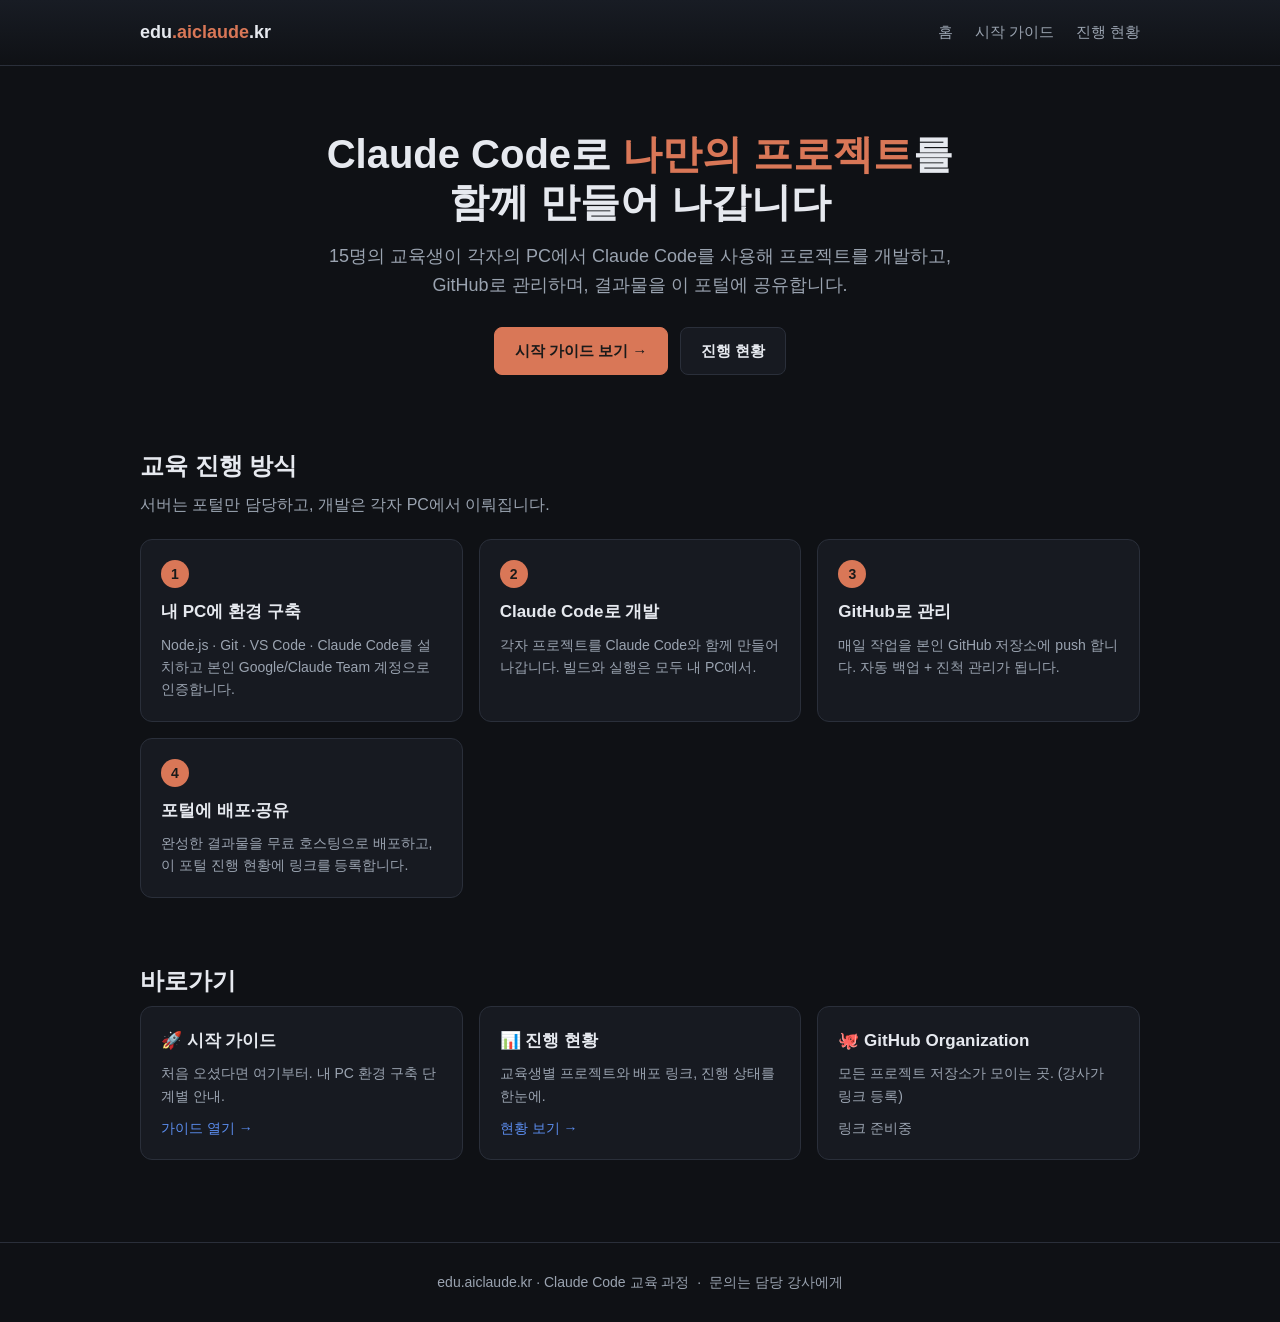
==== portal/index.html @ a7a28240 "edu.aiclaude.kr 교육 포털 및 운영 가이드 추가 - portal/: 정적 교육 포털 (메인/시작가이드/진행현황) - docs/: 서버셋업·학생온보딩·GitHub·배포 " ====
<!DOCTYPE html>
<html lang="ko">
<head>
  <meta charset="UTF-8" />
  <meta name="viewport" content="width=device-width, initial-scale=1.0" />
  <title>edu.aiclaude.kr · Claude Code 교육 포털</title>
  <link rel="stylesheet" href="assets/style.css" />
</head>
<body>
  <header class="site">
    <div class="wrap">
      <nav class="nav">
        <span class="brand">edu<span>.aiclaude</span>.kr</span>
        <span class="spacer"></span>
        <a class="link" href="index.html">홈</a>
        <a class="link" href="onboarding.html">시작 가이드</a>
        <a class="link" href="progress.html">진행 현황</a>
      </nav>
    </div>
  </header>

  <div class="wrap">
    <section class="hero">
      <h1>Claude Code로 <span>나만의 프로젝트</span>를<br />함께 만들어 나갑니다</h1>
      <p>15명의 교육생이 각자의 PC에서 Claude Code를 사용해 프로젝트를 개발하고,
         GitHub로 관리하며, 결과물을 이 포털에 공유합니다.</p>
      <div class="cta">
        <a class="btn primary" href="onboarding.html">시작 가이드 보기 →</a>
        <a class="btn ghost" href="progress.html">진행 현황</a>
      </div>
    </section>

    <section>
      <h2 class="section-title">교육 진행 방식</h2>
      <p class="section-sub">서버는 포털만 담당하고, 개발은 각자 PC에서 이뤄집니다.</p>
      <div class="grid">
        <div class="card">
          <div class="step-no">1</div>
          <h3>내 PC에 환경 구축</h3>
          <p>Node.js · Git · VS Code · Claude Code를 설치하고 본인 Google/Claude Team 계정으로 인증합니다.</p>
        </div>
        <div class="card">
          <div class="step-no">2</div>
          <h3>Claude Code로 개발</h3>
          <p>각자 프로젝트를 Claude Code와 함께 만들어 나갑니다. 빌드와 실행은 모두 내 PC에서.</p>
        </div>
        <div class="card">
          <div class="step-no">3</div>
          <h3>GitHub로 관리</h3>
          <p>매일 작업을 본인 GitHub 저장소에 push 합니다. 자동 백업 + 진척 관리가 됩니다.</p>
        </div>
        <div class="card">
          <div class="step-no">4</div>
          <h3>포털에 배포·공유</h3>
          <p>완성한 결과물을 무료 호스팅으로 배포하고, 이 포털 진행 현황에 링크를 등록합니다.</p>
        </div>
      </div>
    </section>

    <section>
      <h2 class="section-title">바로가기</h2>
      <div class="grid">
        <div class="card">
          <h3>🚀 시작 가이드</h3>
          <p>처음 오셨다면 여기부터. 내 PC 환경 구축 단계별 안내.</p>
          <p style="margin-top:10px"><a href="onboarding.html">가이드 열기 →</a></p>
        </div>
        <div class="card">
          <h3>📊 진행 현황</h3>
          <p>교육생별 프로젝트와 배포 링크, 진행 상태를 한눈에.</p>
          <p style="margin-top:10px"><a href="progress.html">현황 보기 →</a></p>
        </div>
        <div class="card">
          <h3>🐙 GitHub Organization</h3>
          <p>모든 프로젝트 저장소가 모이는 곳. (강사가 링크 등록)</p>
          <p style="margin-top:10px"><a href="#" onclick="return false" style="color:var(--muted)">링크 준비중</a></p>
        </div>
      </div>
    </section>
  </div>

  <footer class="site">
    <div class="wrap">
      edu.aiclaude.kr · Claude Code 교육 과정 &nbsp;·&nbsp; 문의는 담당 강사에게
    </div>
  </footer>
</body>
</html>
---- portal/assets/style.css ----
:root {
  --bg: #0f1115;
  --panel: #171a21;
  --panel-2: #1e222b;
  --text: #e6e9ef;
  --muted: #9aa3b0;
  --accent: #d97757;
  --accent-2: #5b8def;
  --border: #2a2f3a;
  --ok: #4caf7d;
  --warn: #e0b341;
}

* { box-sizing: border-box; margin: 0; padding: 0; }

body {
  font-family: -apple-system, BlinkMacSystemFont, "Segoe UI", "Noto Sans KR", Roboto, sans-serif;
  background: var(--bg);
  color: var(--text);
  line-height: 1.6;
  -webkit-font-smoothing: antialiased;
}

a { color: var(--accent-2); text-decoration: none; }
a:hover { text-decoration: underline; }

header.site {
  background: linear-gradient(180deg, #181c24, #0f1115);
  border-bottom: 1px solid var(--border);
  padding: 18px 0;
  position: sticky;
  top: 0;
  z-index: 10;
  backdrop-filter: blur(6px);
}

.wrap { max-width: 1040px; margin: 0 auto; padding: 0 20px; }

.nav {
  display: flex;
  align-items: center;
  gap: 22px;
}
.brand { font-weight: 700; font-size: 18px; color: var(--text); }
.brand span { color: var(--accent); }
.nav a.link { color: var(--muted); font-size: 15px; }
.nav a.link:hover { color: var(--text); text-decoration: none; }
.nav .spacer { flex: 1; }

.hero {
  padding: 64px 0 40px;
  text-align: center;
}
.hero h1 { font-size: 40px; line-height: 1.2; margin-bottom: 16px; }
.hero h1 span { color: var(--accent); }
.hero p { color: var(--muted); font-size: 18px; max-width: 640px; margin: 0 auto; }
.hero .cta { margin-top: 28px; display: flex; gap: 12px; justify-content: center; flex-wrap: wrap; }

.btn {
  display: inline-block;
  padding: 11px 20px;
  border-radius: 8px;
  font-weight: 600;
  font-size: 15px;
  border: 1px solid var(--border);
}
.btn.primary { background: var(--accent); color: #1a1a1a; border-color: var(--accent); }
.btn.primary:hover { filter: brightness(1.05); text-decoration: none; }
.btn.ghost { background: var(--panel); color: var(--text); }
.btn.ghost:hover { background: var(--panel-2); text-decoration: none; }

section { padding: 32px 0; }
h2.section-title { font-size: 24px; margin-bottom: 6px; }
.section-sub { color: var(--muted); margin-bottom: 22px; }

.grid {
  display: grid;
  grid-template-columns: repeat(auto-fill, minmax(240px, 1fr));
  gap: 16px;
}
.card {
  background: var(--panel);
  border: 1px solid var(--border);
  border-radius: 12px;
  padding: 20px;
}
.card h3 { font-size: 17px; margin-bottom: 8px; }
.card p { color: var(--muted); font-size: 14px; }
.card .step-no {
  display: inline-flex; align-items: center; justify-content: center;
  width: 28px; height: 28px; border-radius: 50%;
  background: var(--accent); color: #1a1a1a; font-weight: 700; font-size: 14px;
  margin-bottom: 10px;
}

table.board {
  width: 100%;
  border-collapse: collapse;
  background: var(--panel);
  border: 1px solid var(--border);
  border-radius: 12px;
  overflow: hidden;
}
table.board th, table.board td {
  text-align: left;
  padding: 12px 14px;
  border-bottom: 1px solid var(--border);
  font-size: 14px;
}
table.board th { background: var(--panel-2); color: var(--muted); font-weight: 600; }
table.board tr:last-child td { border-bottom: none; }

.badge {
  display: inline-block; padding: 3px 10px; border-radius: 999px;
  font-size: 12px; font-weight: 600;
}
.badge.ok { background: rgba(76,175,125,.15); color: var(--ok); }
.badge.prog { background: rgba(224,179,65,.15); color: var(--warn); }
.badge.todo { background: rgba(154,163,176,.15); color: var(--muted); }

code, pre {
  font-family: "SFMono-Regular", Consolas, "Liberation Mono", Menlo, monospace;
}
pre {
  background: #0b0d11;
  border: 1px solid var(--border);
  border-radius: 10px;
  padding: 16px;
  overflow-x: auto;
  font-size: 13.5px;
  margin: 14px 0;
}
code.inline { background: var(--panel-2); padding: 2px 6px; border-radius: 5px; font-size: 13px; }

.doc { max-width: 800px; }
.doc h1 { font-size: 30px; margin: 12px 0 8px; }
.doc h2 { font-size: 22px; margin: 30px 0 10px; border-bottom: 1px solid var(--border); padding-bottom: 6px; }
.doc h3 { font-size: 17px; margin: 22px 0 8px; }
.doc p, .doc li { color: #cfd5df; }
.doc ul, .doc ol { margin: 10px 0 10px 22px; }
.doc li { margin: 4px 0; }
.callout {
  background: rgba(91,141,239,.08);
  border-left: 3px solid var(--accent-2);
  padding: 12px 16px; border-radius: 0 8px 8px 0; margin: 16px 0;
}
.callout.warn { background: rgba(224,179,65,.08); border-left-color: var(--warn); }

footer.site {
  border-top: 1px solid var(--border);
  padding: 28px 0;
  margin-top: 50px;
  color: var(--muted);
  font-size: 14px;
  text-align: center;
}

@media (max-width: 600px) {
  .hero h1 { font-size: 30px; }
  .nav { gap: 14px; flex-wrap: wrap; }
}
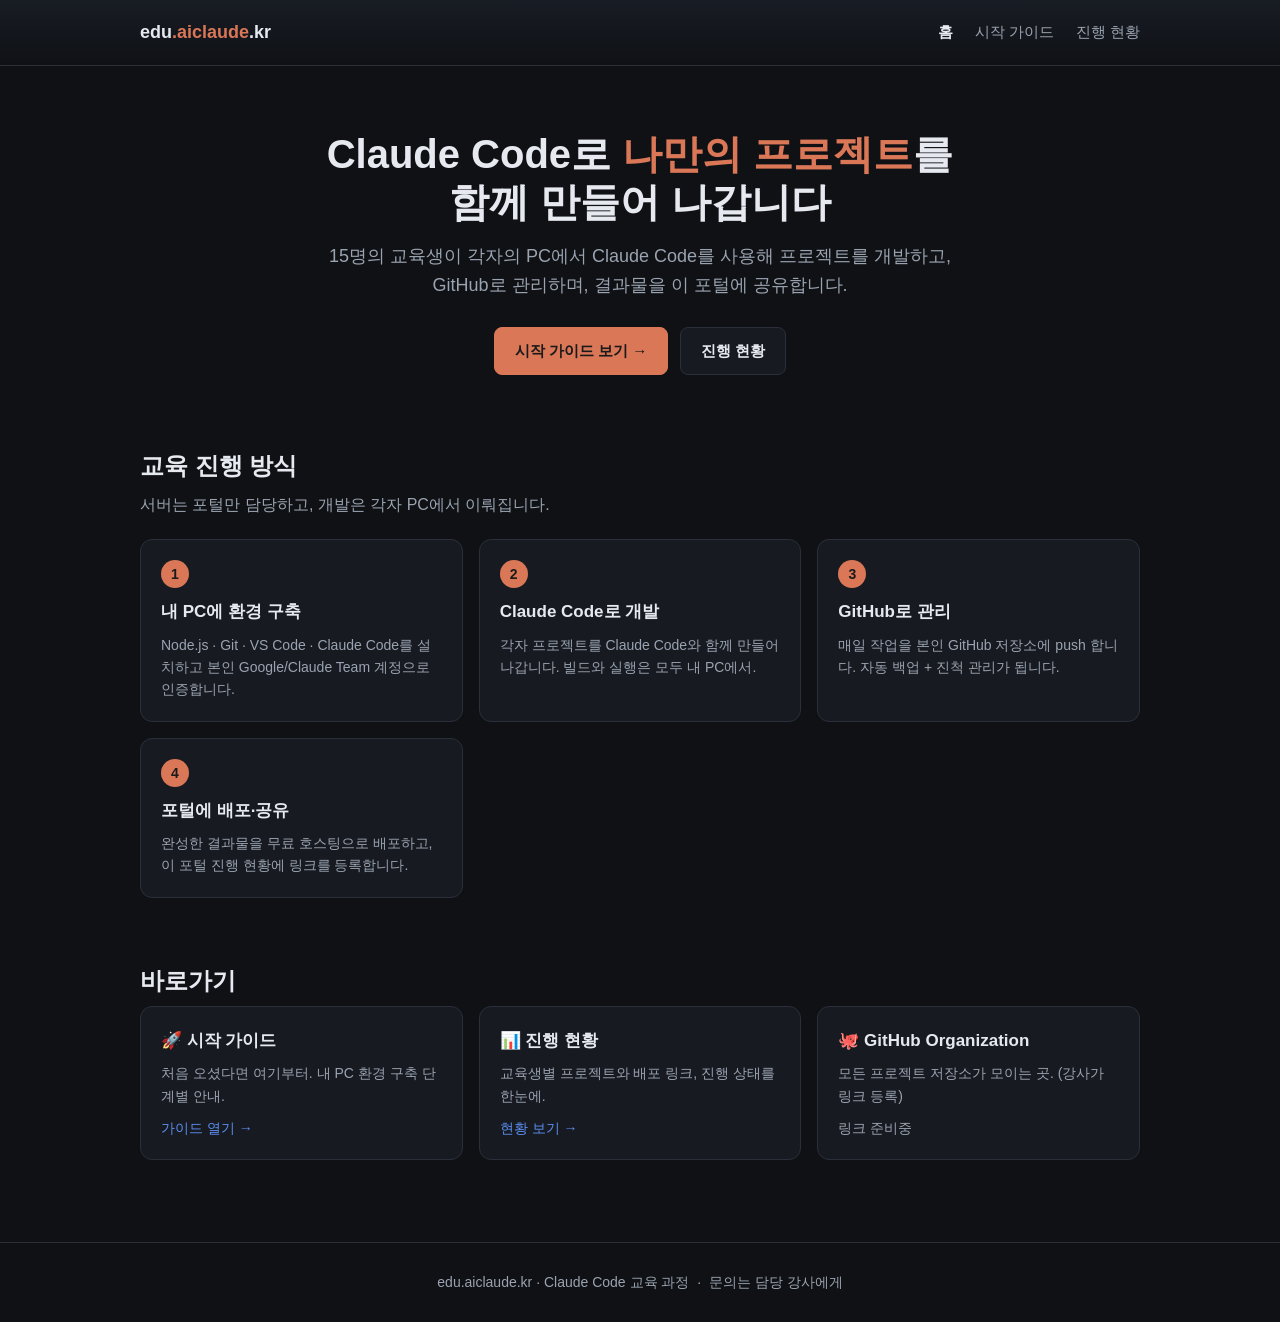
==== commit bc14bbcb: "포털 개선: 진행현황 데이터기반 전환·요약통계·검색필터, 파비콘/메타, 코드 복사버튼, 현재메뉴 강조 - progress.html: 학생 배열만 수정하면 표/통계 자동 갱신, 완료" ====
--- a/portal/index.html
+++ b/portal/index.html
@@ -3,7 +3,12 @@
 <head>
   <meta charset="UTF-8" />
   <meta name="viewport" content="width=device-width, initial-scale=1.0" />
+  <meta name="description" content="Claude Code 교육 포털 — 15명의 교육생이 각자 PC에서 프로젝트를 개발하고 GitHub로 관리하며 결과물을 공유합니다." />
+  <meta property="og:title" content="edu.aiclaude.kr · Claude Code 교육 포털" />
+  <meta property="og:description" content="Claude Code로 나만의 프로젝트를 함께 만들어 나갑니다." />
+  <meta property="og:type" content="website" />
   <title>edu.aiclaude.kr · Claude Code 교육 포털</title>
+  <link rel="icon" href="assets/favicon.svg" type="image/svg+xml" />
   <link rel="stylesheet" href="assets/style.css" />
 </head>
 <body>
@@ -12,7 +17,7 @@
       <nav class="nav">
         <span class="brand">edu<span>.aiclaude</span>.kr</span>
         <span class="spacer"></span>
-        <a class="link" href="index.html">홈</a>
+        <a class="link active" href="index.html">홈</a>
         <a class="link" href="onboarding.html">시작 가이드</a>
         <a class="link" href="progress.html">진행 현황</a>
       </nav>
--- a/portal/assets/style.css
+++ b/portal/assets/style.css
@@ -45,6 +45,7 @@
 .brand span { color: var(--accent); }
 .nav a.link { color: var(--muted); font-size: 15px; }
 .nav a.link:hover { color: var(--text); text-decoration: none; }
+.nav a.link.active { color: var(--text); font-weight: 600; }
 .nav .spacer { flex: 1; }
 
 .hero {
@@ -155,6 +156,65 @@
   text-align: center;
 }
 
+/* ── 진행 현황: 요약 통계 ── */
+.stats {
+  display: grid;
+  grid-template-columns: repeat(4, 1fr) 1.6fr;
+  gap: 12px;
+  margin: 4px 0 22px;
+}
+.stat {
+  background: var(--panel);
+  border: 1px solid var(--border);
+  border-radius: 12px;
+  padding: 16px;
+  text-align: center;
+}
+.stat.wide { text-align: left; display: flex; flex-direction: column; justify-content: center; }
+.stat-num { font-size: 28px; font-weight: 700; line-height: 1; }
+.stat-lbl { color: var(--muted); font-size: 13px; margin-top: 6px; }
+.bar { height: 8px; background: var(--panel-2); border-radius: 999px; overflow: hidden; }
+.bar-fill { height: 100%; background: linear-gradient(90deg, var(--accent), var(--ok)); border-radius: 999px; transition: width .4s ease; }
+
+/* ── 진행 현황: 검색 / 필터 ── */
+.toolbar {
+  display: flex; gap: 12px; align-items: center;
+  margin-bottom: 14px; flex-wrap: wrap;
+}
+.search {
+  flex: 1; min-width: 200px;
+  background: var(--panel); color: var(--text);
+  border: 1px solid var(--border); border-radius: 8px;
+  padding: 9px 14px; font-size: 14px;
+}
+.search:focus { outline: none; border-color: var(--accent-2); }
+.filters { display: flex; gap: 8px; flex-wrap: wrap; }
+.chip {
+  background: var(--panel); color: var(--muted);
+  border: 1px solid var(--border); border-radius: 999px;
+  padding: 7px 14px; font-size: 13px; font-weight: 600; cursor: pointer;
+}
+.chip:hover { color: var(--text); }
+.chip.active { background: var(--accent); color: #1a1a1a; border-color: var(--accent); }
+.empty { color: var(--muted); text-align: center; padding: 28px 0; }
+
+/* ── 코드 복사 버튼 ── */
+.pre-wrap { position: relative; }
+.copy-btn {
+  position: absolute; top: 8px; right: 8px;
+  background: var(--panel-2); color: var(--muted);
+  border: 1px solid var(--border); border-radius: 6px;
+  padding: 4px 10px; font-size: 12px; cursor: pointer;
+  opacity: 0; transition: opacity .15s;
+}
+.pre-wrap:hover .copy-btn { opacity: 1; }
+.copy-btn:hover { color: var(--text); }
+.copy-btn.copied { color: var(--ok); border-color: var(--ok); }
+
+@media (max-width: 720px) {
+  .stats { grid-template-columns: repeat(2, 1fr); }
+  .stat.wide { grid-column: 1 / -1; }
+}
 @media (max-width: 600px) {
   .hero h1 { font-size: 30px; }
   .nav { gap: 14px; flex-wrap: wrap; }
